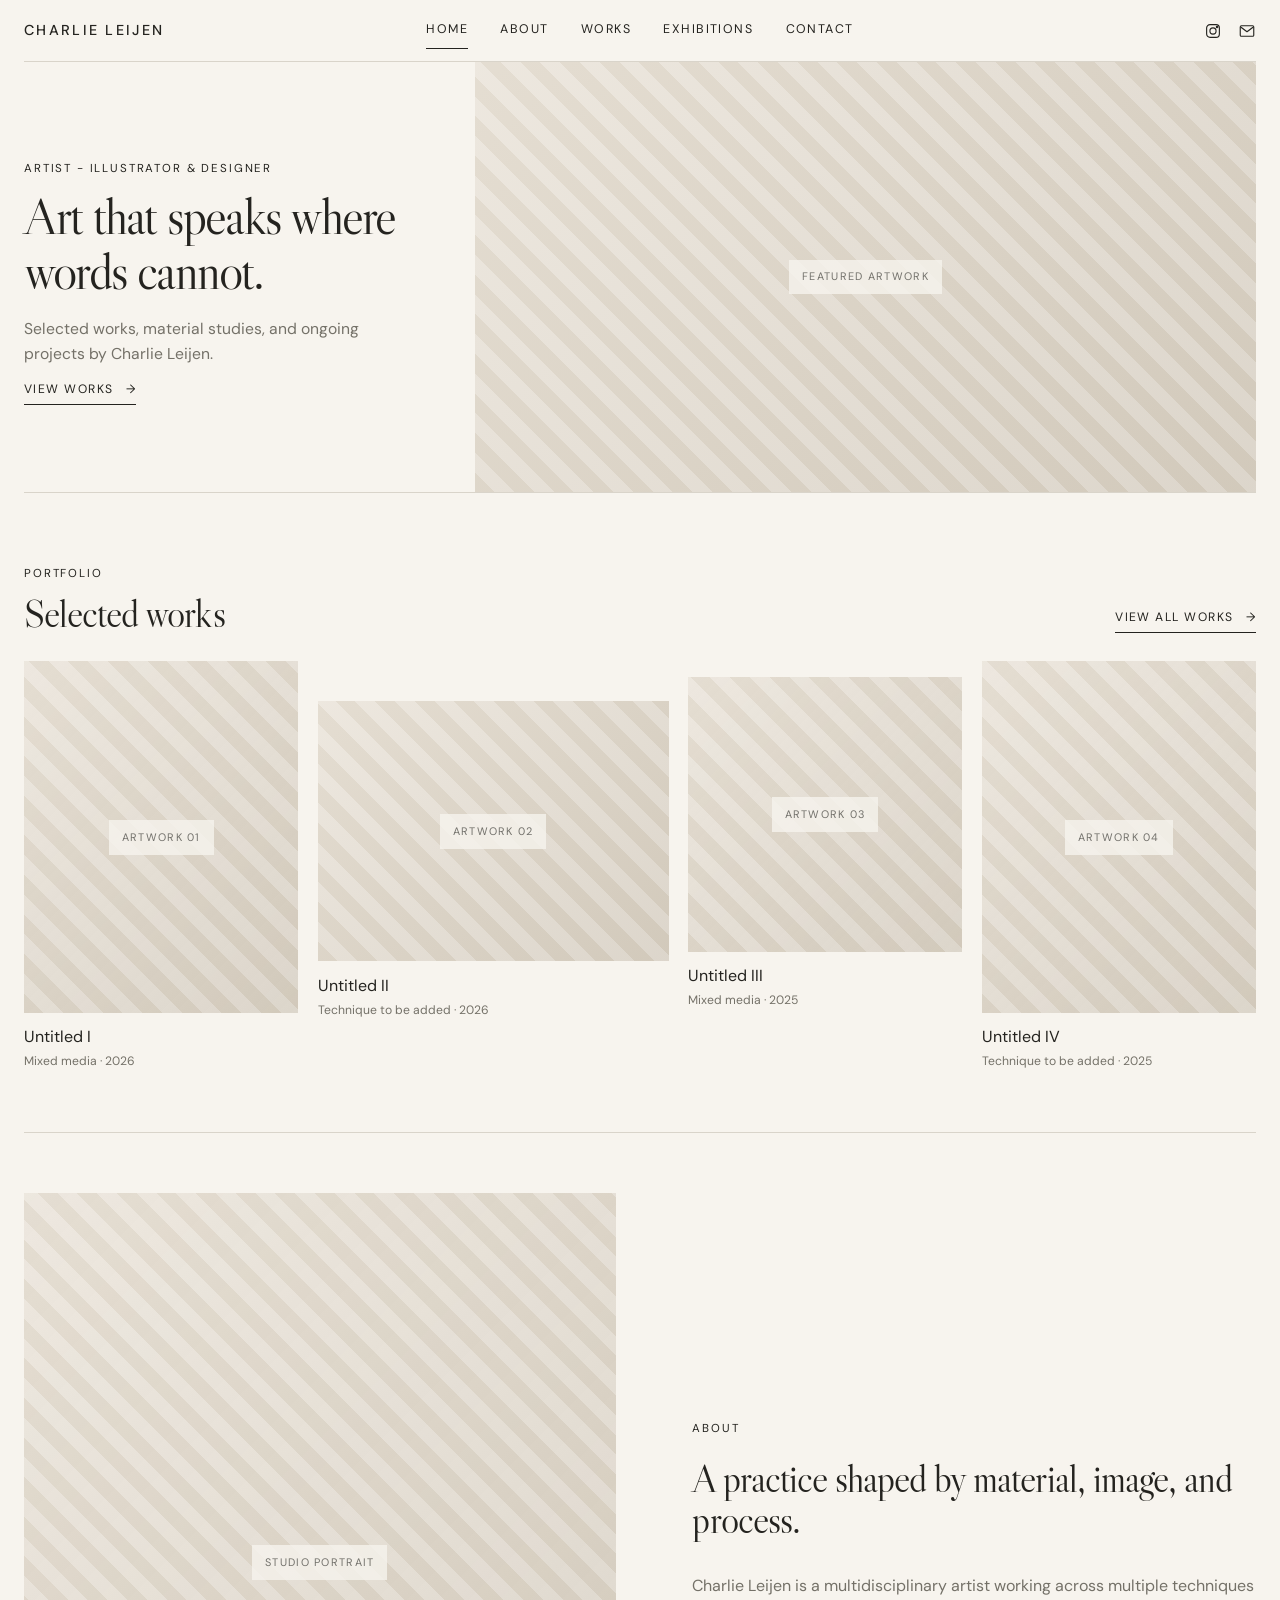
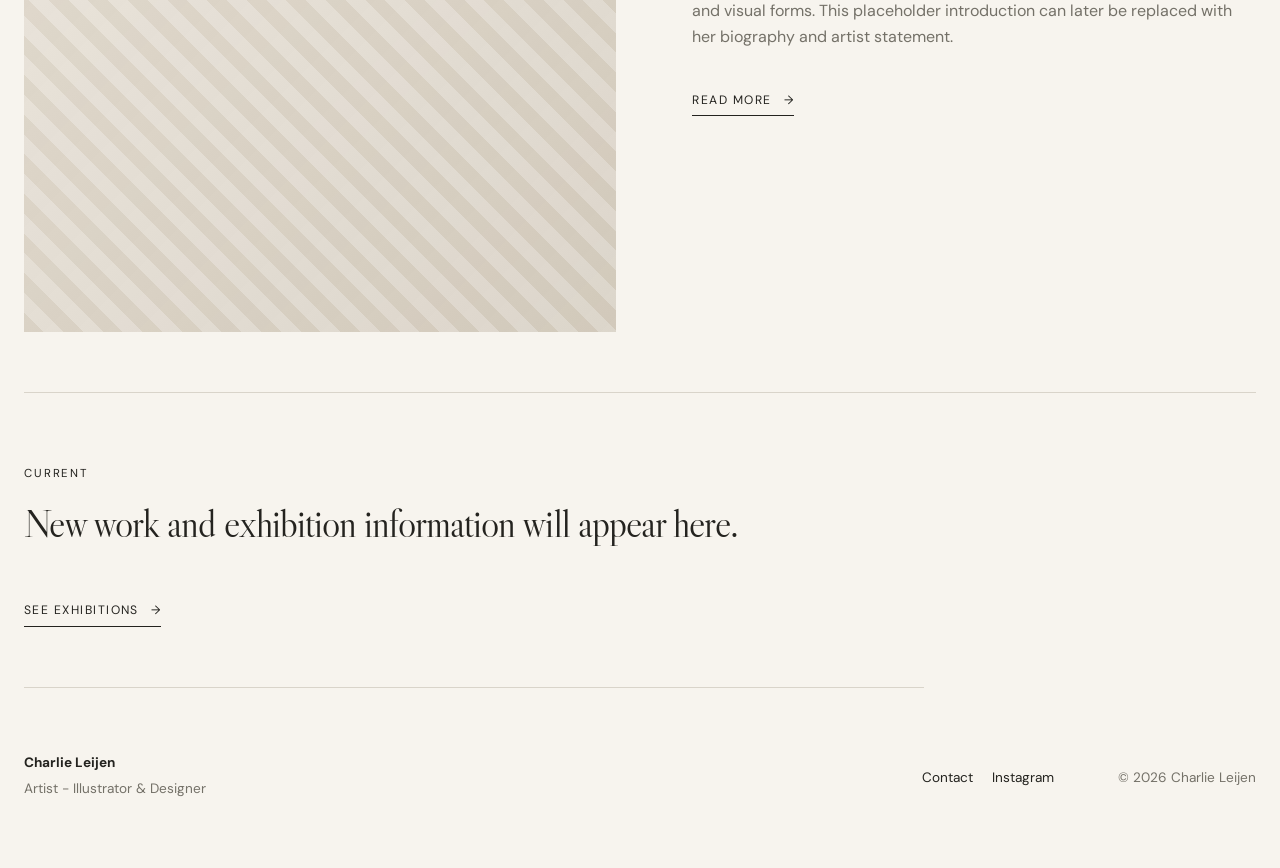
==== index.html @ ff49d4dc "Update index.html" ====
<!doctype html>
<html lang="en">
<head>
  <meta charset="utf-8">
  <meta name="viewport" content="width=device-width, initial-scale=1">
  <title>Charlie Leijen - Artist</title>
  <meta name="description" content="Selected works and projects by multidisciplinary artist Charlie Leijen.">
  <link rel="stylesheet" href="styles.css">
</head>
<body>
  <header class="site-header">
    <a class="brand" href="index.html">Charlie Leijen</a>
    <button class="menu-toggle" aria-label="Open menu" aria-expanded="false">MENU</button>
    <nav class="nav" aria-label="Primary navigation">
      <a class="active" href="index.html">Home</a>
      <a href="about.html">About</a>
      <a href="works.html">Works</a>
      <a href="exhibitions.html">Exhibitions</a>
      <a href="contact.html">Contact</a>
    </nav>
    <div class="header-socials" aria-label="Social links">
      <a href="#" aria-label="Instagram">
        <svg viewBox="0 0 24 24" aria-hidden="true">
  <rect x="3.5" y="3.5" width="17" height="17" rx="4.5"></rect>
  <circle cx="12" cy="12" r="4.1"></circle>
  <circle cx="17.4" cy="6.7" r="1"></circle>
</svg>
      </a>
      <a href="mailto:hello@example.com" aria-label="Email">
        <svg viewBox="0 0 24 24" aria-hidden="true">
  <rect x="3" y="5" width="18" height="14" rx="1.5"></rect>
  <path d="M4 7l8 6 8-6"></path>
</svg>
      </a>
    </div>
  </header>

  <main>
    <section class="hero">
      <div class="hero-copy">
        <p class="eyebrow">Artist - Illustrator & Designer</p>
        <h1>Art that speaks where words cannot.</h1>
        <p class="intro">Selected works, material studies, and ongoing projects by Charlie Leijen.</p>
        <a class="text-link" href="works.html">View works <span>→</span></a>
      </div>
      <div class="placeholder hero-art" role="img" aria-label="Placeholder for featured artwork">
        <span>Featured artwork</span>
      </div>
    </section>

    <section class="section">
      <div class="section-heading">
        <div>
          <p class="eyebrow">Portfolio</p>
          <h2>Selected works</h2>
        </div>
        <a class="text-link" href="works.html">View all works <span>→</span></a>
      </div>

      <div class="works-grid">
        <a class="work-card" href="artwork.html">
          <div class="placeholder portrait"><span>Artwork 01</span></div>
          <h3>Untitled I</h3>
          <p>Mixed media · 2026</p>
        </a>
        <a class="work-card" href="artwork.html">
          <div class="placeholder landscape"><span>Artwork 02</span></div>
          <h3>Untitled II</h3>
          <p>Technique to be added · 2026</p>
        </a>
        <a class="work-card" href="artwork.html">
          <div class="placeholder square"><span>Artwork 03</span></div>
          <h3>Untitled III</h3>
          <p>Mixed media · 2025</p>
        </a>
        <a class="work-card" href="artwork.html">
          <div class="placeholder portrait"><span>Artwork 04</span></div>
          <h3>Untitled IV</h3>
          <p>Technique to be added · 2025</p>
        </a>
      </div>
    </section>

    <section class="about-preview section">
      <div class="placeholder studio-photo"><span>Studio portrait</span></div>
      <div class="about-copy">
        <p class="eyebrow">About</p>
        <h2>A practice shaped by material, image, and process.</h2>
        <p>Charlie Leijen is a multidisciplinary artist working across multiple techniques and visual forms. This placeholder introduction can later be replaced with her biography and artist statement.</p>
        <a class="text-link" href="about.html">Read more <span>→</span></a>
      </div>
    </section>

    <section class="announcement section">
      <p class="eyebrow">Current</p>
      <h2>New work and exhibition information will appear here.</h2>
      <a class="text-link" href="exhibitions.html">See exhibitions <span>→</span></a>
    </section>
  </main>

  <footer class="site-footer">
    <div>
      <strong>Charlie Leijen</strong>
      <p>Artist - Illustrator & Designer</p>
    </div>
    <div class="footer-links">
      <a href="contact.html">Contact</a>
      <a href="#" aria-label="Instagram placeholder">Instagram</a>
    </div>
    <p>© <span id="year"></span> Charlie Leijen</p>
  </footer>

  <script src="script.js"></script>
</body>
</html>
---- styles.css ----
@import url('https://fonts.googleapis.com/css2?family=DM+Sans:wght@400;500&family=Libre+Caslon+Display&display=swap');

:root {
  --paper: #f7f4ee;
  --ink: #24231f;
  --muted: #747168;
  --line: #d9d4ca;
  --panel: #ebe5da;
  --max: 1320px;
}

* { box-sizing: border-box; }
html { scroll-behavior: smooth; }
body {
  margin: 0;
  color: var(--ink);
  background: var(--paper);
  font-family: "DM Sans", Arial, sans-serif;
  line-height: 1.6;
}
a { color: inherit; text-decoration: none; }
img { max-width: 100%; display: block; }

.site-header, main, .site-footer {
  width: min(calc(100% - 48px), var(--max));
  margin-inline: auto;
}
.site-header {
  min-height: 62px;
  display: grid;
  grid-template-columns: 1fr auto 1fr;
  align-items: center;
  border-bottom: 1px solid var(--line);
}
.brand {
  text-transform: uppercase;
  letter-spacing: .16em;
  font-size: .9rem;
  font-weight: 500;
}
.nav {
  display: flex;
  gap: 2rem;
  justify-self: center;
  font-size: .78rem;
  text-transform: uppercase;
  letter-spacing: .12em;
}
.nav a { padding-block: 8px; border-bottom: 1px solid transparent; }
.nav a:hover, .nav a.active { border-color: var(--ink); }
.menu-toggle {
  display: none;
  border: 0;
  background: none;
  font: inherit;
  justify-self: end;
}

.hero {
  display: grid;
  grid-template-columns: .78fr 1.35fr;
  min-height: 430px;
  border-bottom: 1px solid var(--line);
}
.hero-copy {
  display: flex;
  flex-direction: column;
  justify-content: center;
  padding: 2.75rem 3.25rem 2.75rem 0;
}
h1, h2, h3 { font-weight: 400; margin-top: 0; }
h1, h2 {
  font-family: "Libre Caslon Display", Georgia, serif;
  line-height: 1.08;
}
h1 { font-size: clamp(2.35rem, 4vw, 4.3rem); letter-spacing: -.035em; margin-bottom: 2rem; }
h2 { font-size: clamp(1.9rem, 3vw, 3.25rem); letter-spacing: -.025em; }
h3 { font-size: 1rem; margin: .9rem 0 .15rem; }
p { color: var(--muted); }
.eyebrow {
  text-transform: uppercase;
  letter-spacing: .16em;
  font-size: .72rem;
  color: var(--ink);
  margin-bottom: 1.2rem;
}
.intro, .lead { font-size: .98rem; max-width: 44rem; }
.text-link {
  display: inline-flex;
  align-items: center;
  gap: .75rem;
  width: fit-content;
  margin-top: 1.6rem;
  padding-bottom: .3rem;
  text-transform: uppercase;
  letter-spacing: .12em;
  font-size: .76rem;
  border-bottom: 1px solid var(--ink);
}
.placeholder {
  background:
    linear-gradient(135deg, rgba(255,255,255,.22), rgba(0,0,0,.05)),
    repeating-linear-gradient(45deg, #ddd4c5 0 14px, #e8e1d6 14px 28px);
  color: rgba(36,35,31,.62);
  display: grid;
  place-items: center;
  min-height: 260px;
  overflow: hidden;
}
.placeholder span {
  padding: .55rem .8rem;
  background: rgba(247,244,238,.8);
  text-transform: uppercase;
  letter-spacing: .12em;
  font-size: .68rem;
}
.hero-art { min-height: 430px; }
.section { padding-block: 3.75rem; border-bottom: 1px solid var(--line); }
.section-heading { display: flex; justify-content: space-between; gap: 2rem; align-items: end; margin-bottom: 1.75rem; }
.section-heading h2 { margin-bottom: 0; }
.works-grid { display: grid; grid-template-columns: repeat(4, 1fr); gap: 1.2rem; align-items: start; }
.work-card { display: block; }
.work-card p { margin: 0; font-size: .82rem; }
.work-card:hover .placeholder { filter: contrast(1.03); }
.portrait { aspect-ratio: .78; }
.landscape { aspect-ratio: 1.35; margin-top: 2.5rem; }
.square { aspect-ratio: 1; margin-top: 1rem; }
.about-preview { display: grid; grid-template-columns: 1.05fr 1fr; gap: 6vw; align-items: center; }
.studio-photo { aspect-ratio: 4/5; }
.about-copy { max-width: 610px; }
.announcement { max-width: 900px; margin-left: 0; }
.site-footer {
  min-height: 180px;
  display: grid;
  grid-template-columns: 1fr auto auto;
  gap: 4rem;
  align-items: center;
  font-size: .85rem;
}
.site-footer p { margin: .25rem 0; }
.footer-links { display: flex; gap: 1.2rem; }

.page { padding-block: 4.5rem 6rem; }
.page-header { max-width: 850px; margin-bottom: 3.5rem; }
.page-header p:last-child { font-size: 1.08rem; }
.works-page { grid-template-columns: repeat(3, 1fr); }
.split-page { display: grid; grid-template-columns: 1fr 1fr; gap: 6vw; align-items: start; }
.tall { min-height: 560px; }
.timeline article {
  display: grid;
  grid-template-columns: 140px 1fr;
  gap: 2rem;
  padding: 2rem 0;
  border-top: 1px solid var(--line);
}
.timeline h2 { font-family: "DM Sans", Arial, sans-serif; font-size: 1.4rem; margin-bottom: .25rem; }
.timeline p { margin: 0; }
.contact-layout { align-items: stretch; }
.artwork-detail { display: grid; grid-template-columns: 1.55fr .7fr; gap: 7vw; align-items: start; }
.artwork-main { min-height: 620px; }
.artwork-info { position: sticky; top: 2rem; }
.artwork-info h1 { font-size: clamp(3rem, 5vw, 5rem); }
dl { margin: 2rem 0; border-top: 1px solid var(--line); }
dl div { display: grid; grid-template-columns: 110px 1fr; padding: .8rem 0; border-bottom: 1px solid var(--line); }
dt { color: var(--muted); }
dd { margin: 0; }

@media (max-width: 900px) {
  .site-header, main, .site-footer { width: min(calc(100% - 30px), var(--max)); }
  .site-header {
    grid-template-columns: 1fr auto auto;
    gap: 1rem;
  }
  .menu-toggle { display: block; }
  .header-socials {
    justify-self: end;
    gap: .75rem;
  }
  .nav {
    display: none;
    position: absolute;
    left: 15px; right: 15px; top: 76px;
    flex-direction: column;
    background: var(--paper);
    padding: 1.5rem;
    border: 1px solid var(--line);
    z-index: 10;
  }
  .nav.open { display: flex; }
  .hero { grid-template-columns: 1fr; }
  .hero-copy { padding: 5rem 0; }
  .hero-art { min-height: 460px; }
  .works-grid, .works-page { grid-template-columns: repeat(2, 1fr); }
  .about-preview, .split-page, .artwork-detail { grid-template-columns: 1fr; }
  .artwork-info { position: static; }
  .artwork-main, .tall { min-height: 520px; }
  .site-footer { grid-template-columns: 1fr; gap: 1.2rem; padding-block: 3rem; }
}
@media (max-width: 560px) {
  .works-grid, .works-page { grid-template-columns: 1fr; }
  .landscape, .square { margin-top: 0; }
  .section { padding-block: 3.75rem; }
  .section-heading { display: block; }
  .section-heading .text-link { margin-top: 1rem; }
  .hero-art { min-height: 360px; }
  h1 { font-size: 3.3rem; }
}

/* Compact refinement */
.hero-copy .eyebrow { margin-bottom: .9rem; }
.hero-copy h1 { margin-bottom: 1.35rem; }
.hero-copy .text-link { margin-top: 1.1rem; }
.work-card h3 { margin-top: .7rem; }
.work-card p { font-size: .76rem; }
.section-heading .eyebrow { margin-bottom: .75rem; }

/* Further compact homepage refinement */
.hero-copy .eyebrow { margin-bottom: .65rem; }
.hero-copy h1 { margin-bottom: 1rem; }
.hero-copy .intro { margin-block: 0; }
.hero-copy .text-link { margin-top: .9rem; }
.section-heading h2 { line-height: 1; }


.header-socials {
  justify-self: end;
  display: flex;
  align-items: center;
  gap: 1rem;
}
.header-socials a {
  width: 18px;
  height: 18px;
  display: inline-flex;
  align-items: center;
  justify-content: center;
}
.header-socials svg {
  width: 18px;
  height: 18px;
  fill: none;
  stroke: currentColor;
  stroke-width: 1.5;
  stroke-linecap: round;
  stroke-linejoin: round;
}
.header-socials a:hover {
  opacity: .6;
}

@media (max-width: 520px) {
  .header-socials { display: none; }
  .site-header { grid-template-columns: 1fr auto; }
}
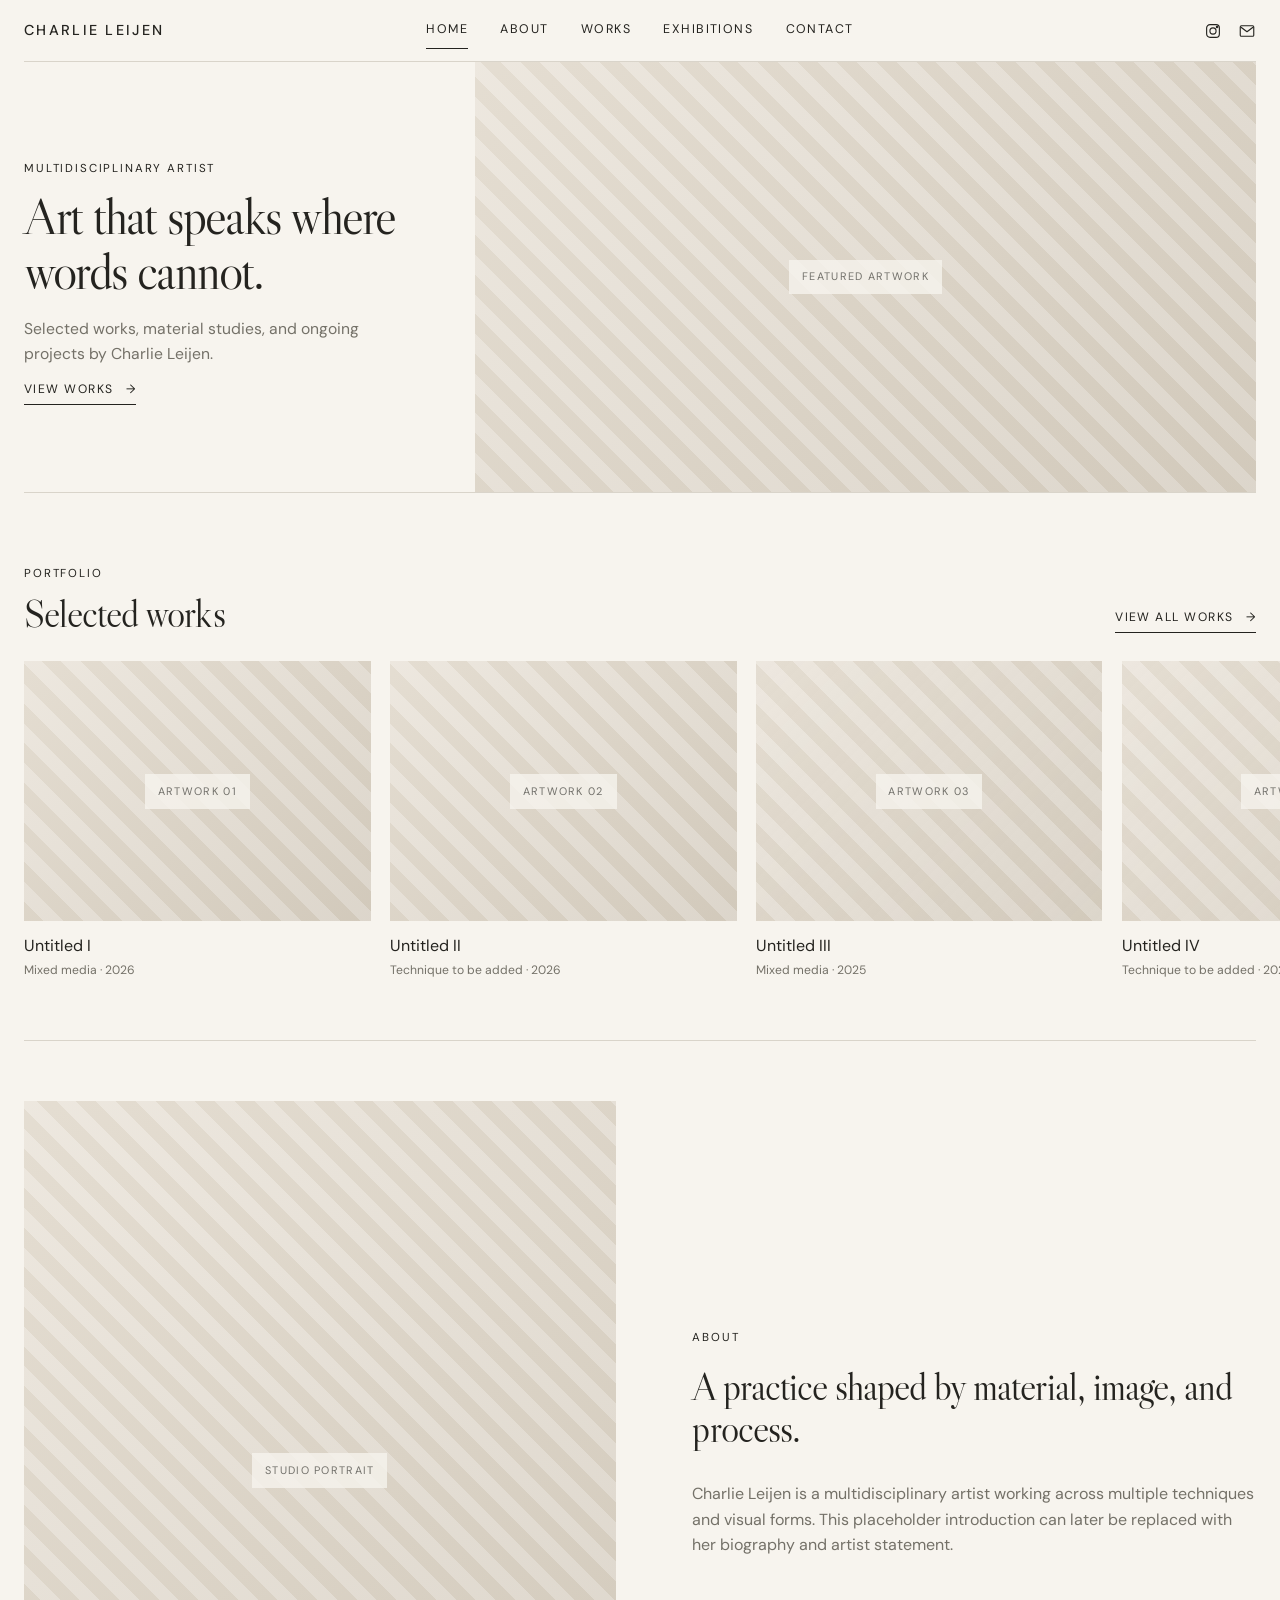
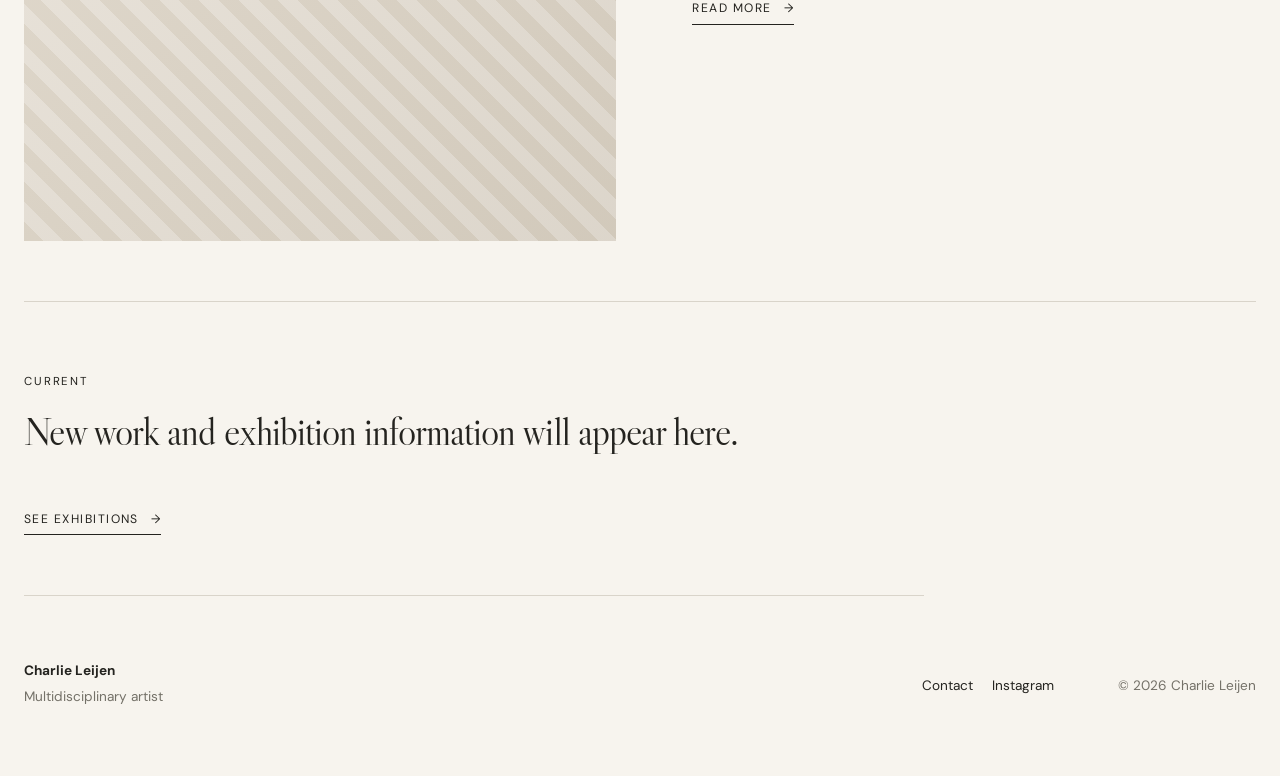
==== commit d7099c93: "Add files via upload" ====
--- a/index.html
+++ b/index.html
@@ -3,14 +3,14 @@
 <head>
   <meta charset="utf-8">
   <meta name="viewport" content="width=device-width, initial-scale=1">
-  <title>Charlie Leijen - Artist</title>
+  <title>Charlie Leijen — Artist</title>
   <meta name="description" content="Selected works and projects by multidisciplinary artist Charlie Leijen.">
   <link rel="stylesheet" href="styles.css">
 </head>
 <body>
   <header class="site-header">
     <a class="brand" href="index.html">Charlie Leijen</a>
-    <button class="menu-toggle" aria-label="Open menu" aria-expanded="false">MENU</button>
+    <button class="menu-toggle" aria-label="Open menu" aria-expanded="false">Menu</button>
     <nav class="nav" aria-label="Primary navigation">
       <a class="active" href="index.html">Home</a>
       <a href="about.html">About</a>
@@ -38,7 +38,7 @@
   <main>
     <section class="hero">
       <div class="hero-copy">
-        <p class="eyebrow">Artist - Illustrator & Designer</p>
+        <p class="eyebrow">Multidisciplinary artist</p>
         <h1>Art that speaks where words cannot.</h1>
         <p class="intro">Selected works, material studies, and ongoing projects by Charlie Leijen.</p>
         <a class="text-link" href="works.html">View works <span>→</span></a>
@@ -58,23 +58,23 @@
       </div>
 
       <div class="works-grid">
-        <a class="work-card" href="artwork.html">
-          <div class="placeholder portrait"><span>Artwork 01</span></div>
+        <a class="work-card" href="artworks/untitled-i.html">
+          <div class="placeholder work-thumb"><span>Artwork 01</span></div>
           <h3>Untitled I</h3>
           <p>Mixed media · 2026</p>
         </a>
-        <a class="work-card" href="artwork.html">
-          <div class="placeholder landscape"><span>Artwork 02</span></div>
+        <a class="work-card" href="artworks/untitled-ii.html">
+          <div class="placeholder work-thumb"><span>Artwork 02</span></div>
           <h3>Untitled II</h3>
           <p>Technique to be added · 2026</p>
         </a>
-        <a class="work-card" href="artwork.html">
-          <div class="placeholder square"><span>Artwork 03</span></div>
+        <a class="work-card" href="artworks/untitled-iii.html">
+          <div class="placeholder work-thumb"><span>Artwork 03</span></div>
           <h3>Untitled III</h3>
           <p>Mixed media · 2025</p>
         </a>
-        <a class="work-card" href="artwork.html">
-          <div class="placeholder portrait"><span>Artwork 04</span></div>
+        <a class="work-card" href="artworks/untitled-iv.html">
+          <div class="placeholder work-thumb"><span>Artwork 04</span></div>
           <h3>Untitled IV</h3>
           <p>Technique to be added · 2025</p>
         </a>
@@ -101,7 +101,7 @@
   <footer class="site-footer">
     <div>
       <strong>Charlie Leijen</strong>
-      <p>Artist - Illustrator & Designer</p>
+      <p>Multidisciplinary artist</p>
     </div>
     <div class="footer-links">
       <a href="contact.html">Contact</a>
--- a/styles.css
+++ b/styles.css
@@ -122,9 +122,9 @@
 .work-card { display: block; }
 .work-card p { margin: 0; font-size: .82rem; }
 .work-card:hover .placeholder { filter: contrast(1.03); }
-.portrait { aspect-ratio: .78; }
-.landscape { aspect-ratio: 1.35; margin-top: 2.5rem; }
-.square { aspect-ratio: 1; margin-top: 1rem; }
+.portrait { aspect-ratio: 4 / 3; margin-top: 0; }
+.landscape { aspect-ratio: 4 / 3; margin-top: 0; }
+.square { aspect-ratio: 4 / 3; margin-top: 0; }
 .about-preview { display: grid; grid-template-columns: 1.05fr 1fr; gap: 6vw; align-items: center; }
 .studio-photo { aspect-ratio: 4/5; }
 .about-copy { max-width: 610px; }
@@ -198,7 +198,7 @@
 }
 @media (max-width: 560px) {
   .works-grid, .works-page { grid-template-columns: 1fr; }
-  .landscape, .square { margin-top: 0; }
+  .landscape, .square { aspect-ratio: 4 / 3; margin-top: 0; }
   .section { padding-block: 3.75rem; }
   .section-heading { display: block; }
   .section-heading .text-link { margin-top: 1rem; }
@@ -252,3 +252,105 @@
   .header-socials { display: none; }
   .site-header { grid-template-columns: 1fr auto; }
 }
+
+/* Uniform artwork thumbnails */
+.work-thumb {
+  aspect-ratio: 4 / 3;
+  margin-top: 0;
+  width: 100%;
+}
+
+/* When real artwork images are added, this keeps every thumbnail uniform
+   while showing a cropped portion of the full work. */
+.work-thumb img,
+.work-card img {
+  width: 100%;
+  height: 100%;
+  object-fit: cover;
+  object-position: center;
+  display: block;
+}
+
+/* Structured portfolio */
+.collection-filters {
+  display: flex;
+  flex-wrap: wrap;
+  gap: .75rem;
+  margin: -1rem 0 4rem;
+}
+.filter-button {
+  border: 1px solid var(--line);
+  background: transparent;
+  color: var(--ink);
+  padding: .55rem .9rem;
+  font: inherit;
+  font-size: .76rem;
+  letter-spacing: .08em;
+  text-transform: uppercase;
+  cursor: pointer;
+}
+.filter-button:hover,
+.filter-button.active {
+  background: var(--ink);
+  color: var(--paper);
+  border-color: var(--ink);
+}
+.year-group {
+  padding: 0 0 5rem;
+}
+.year-heading {
+  border-top: 1px solid var(--line);
+  padding-top: 1.25rem;
+  margin-bottom: 2rem;
+}
+.year-heading h2 {
+  font-size: clamp(2rem, 3vw, 3.3rem);
+  margin: 0;
+}
+.collection-label {
+  color: var(--ink) !important;
+  font-size: .7rem !important;
+  text-transform: uppercase;
+  letter-spacing: .08em;
+  margin-top: .25rem !important;
+}
+.portfolio-item[hidden],
+.year-group[hidden] {
+  display: none;
+}
+.artwork-gallery {
+  display: grid;
+  gap: 1.25rem;
+}
+.artwork-detail-image {
+  aspect-ratio: 4 / 3;
+  min-height: 0;
+}
+.artwork-pagination {
+  display: grid;
+  grid-template-columns: 1fr auto 1fr;
+  gap: 1rem;
+  align-items: center;
+  border-top: 1px solid var(--line);
+  margin-top: 5rem;
+  padding-top: 1.5rem;
+  font-size: .78rem;
+  text-transform: uppercase;
+  letter-spacing: .08em;
+}
+.artwork-pagination a:nth-child(2) {
+  text-align: center;
+}
+.artwork-pagination a:last-child {
+  text-align: right;
+}
+@media (max-width: 700px) {
+  .artwork-pagination {
+    grid-template-columns: 1fr;
+  }
+  .artwork-pagination a,
+  .artwork-pagination a:nth-child(2),
+  .artwork-pagination a:last-child {
+    text-align: left;
+  }
+}
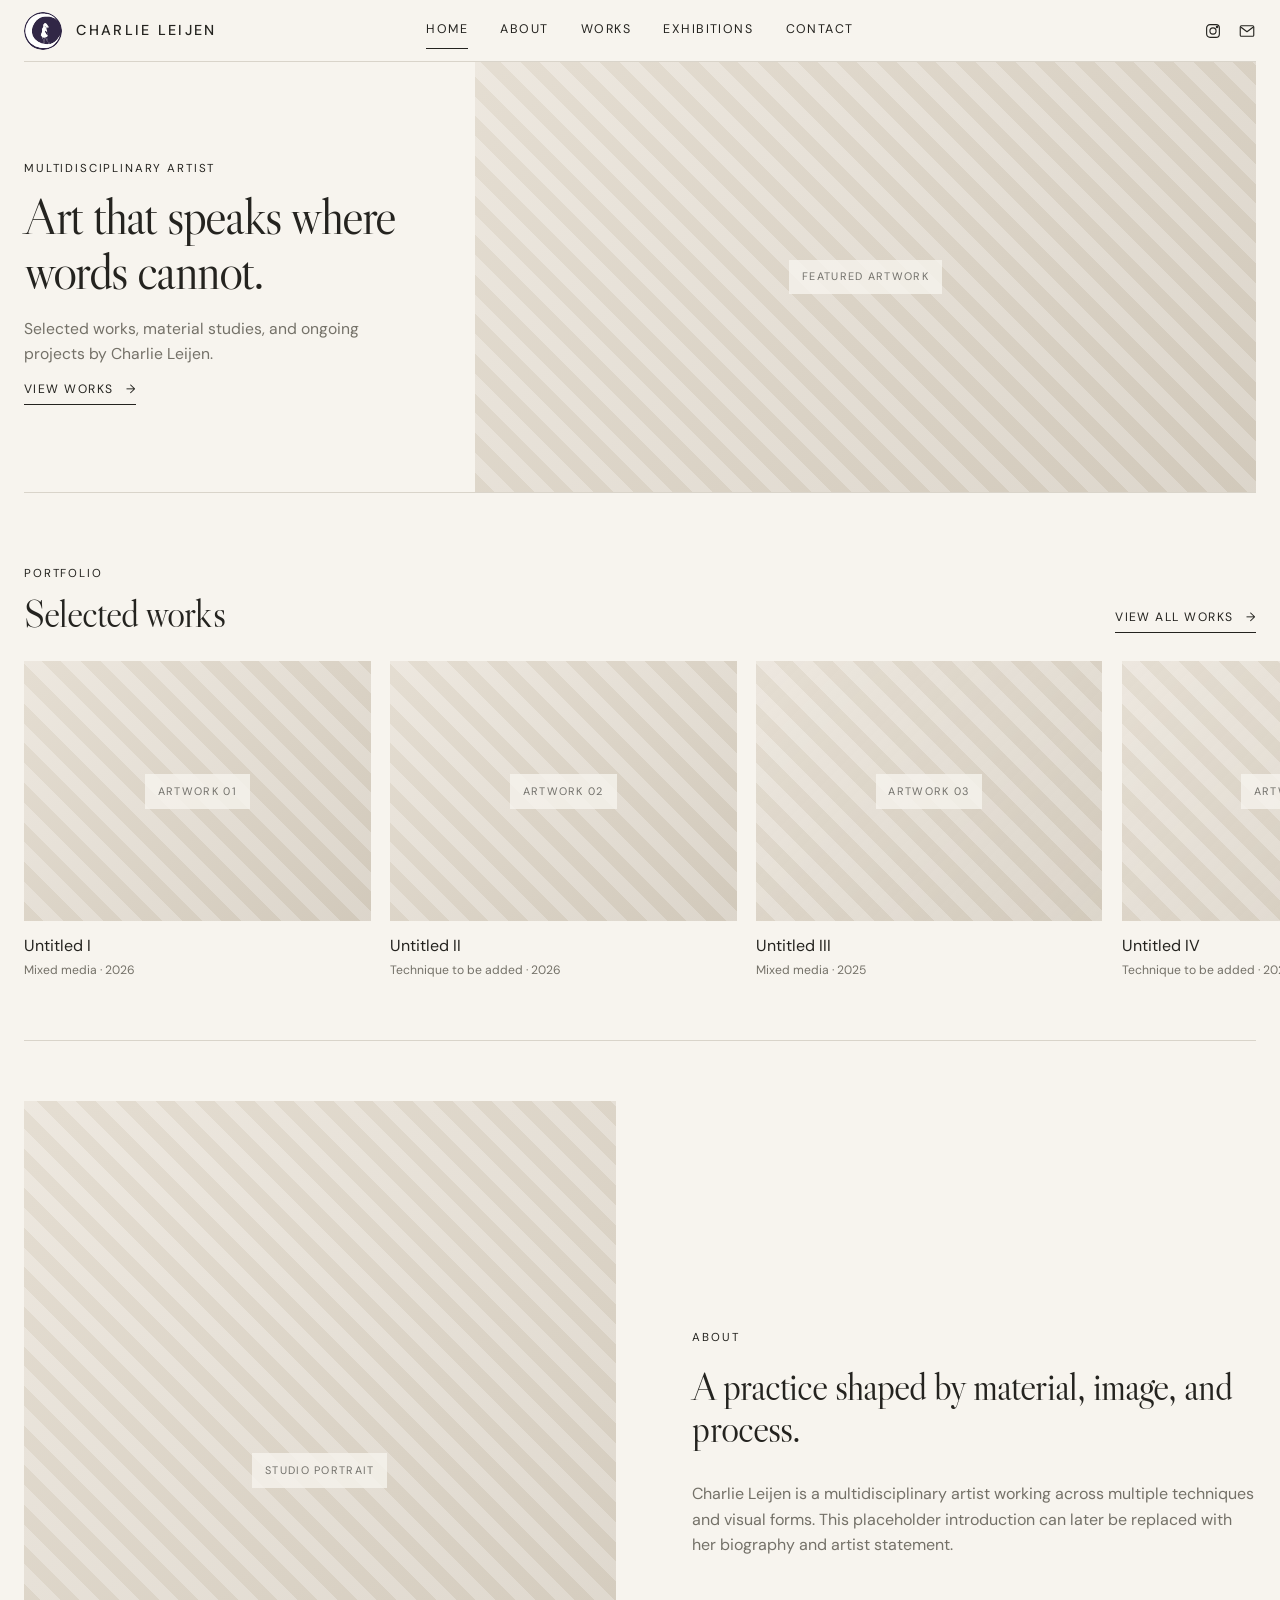
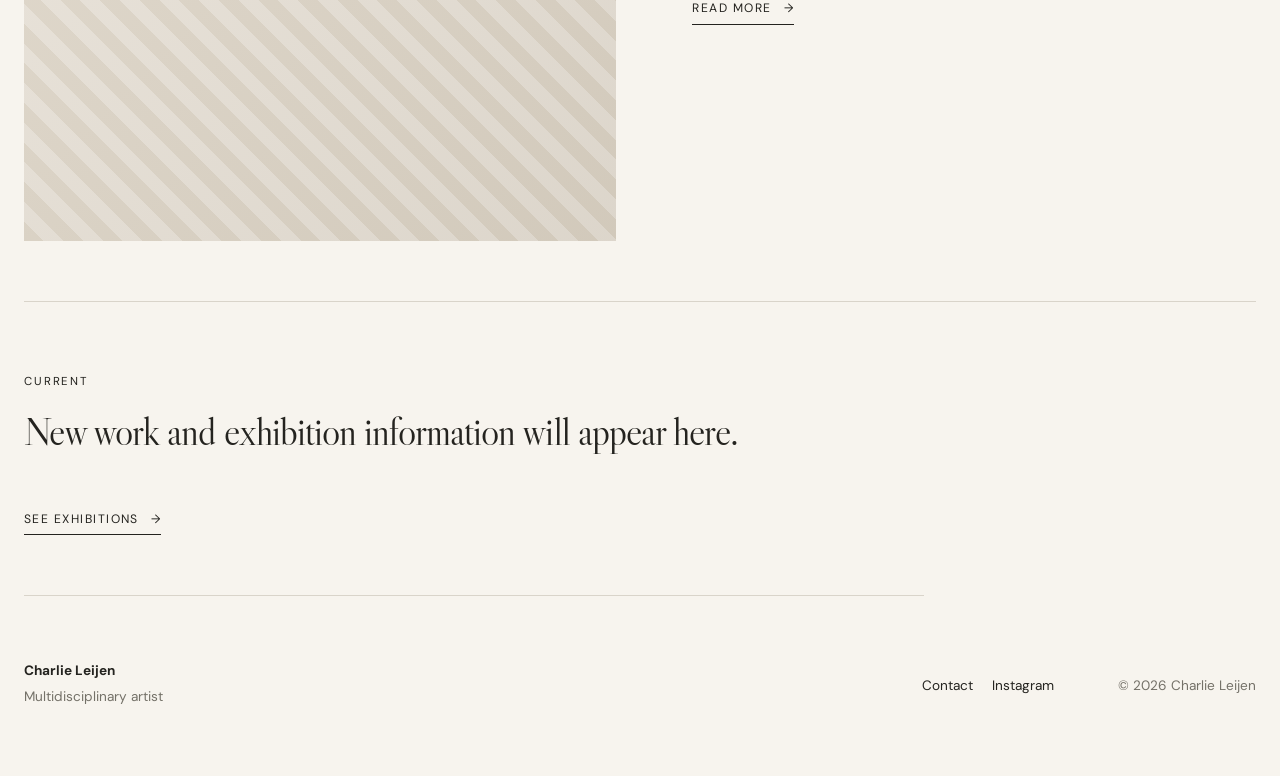
==== commit 4138a5f3: "Add files via upload" ====
--- a/index.html
+++ b/index.html
@@ -9,7 +9,7 @@
 </head>
 <body>
   <header class="site-header">
-    <a class="brand" href="index.html">Charlie Leijen</a>
+    <a class="brand" href="index.html"><img class="brand-logo" src="assets/logo.svg" alt=""><span>Charlie Leijen</span></a>
     <button class="menu-toggle" aria-label="Open menu" aria-expanded="false">Menu</button>
     <nav class="nav" aria-label="Primary navigation">
       <a class="active" href="index.html">Home</a>
--- a/styles.css
+++ b/styles.css
@@ -296,16 +296,7 @@
   border-color: var(--ink);
 }
 .year-group {
-  padding: 0 0 5rem;
-}
-.year-heading {
-  border-top: 1px solid var(--line);
-  padding-top: 1.25rem;
-  margin-bottom: 2rem;
-}
-.year-heading h2 {
-  font-size: clamp(2rem, 3vw, 3.3rem);
-  margin: 0;
+  padding: 0 0 2rem;
 }
 .collection-label {
   color: var(--ink) !important;
@@ -354,3 +345,69 @@
     text-align: left;
   }
 }
+
+/* Chronological ordering without visible year headings */
+.year-group + .year-group {
+  margin-top: 1rem;
+}
+
+/* Collapsible collection filters */
+.filter-controls {
+  margin: -1rem 0 3rem;
+}
+
+.filter-toggle {
+  display: inline-flex;
+  align-items: center;
+  gap: .75rem;
+  border: 0;
+  border-bottom: 1px solid var(--ink);
+  background: transparent;
+  color: var(--ink);
+  padding: 0 0 .3rem;
+  font: inherit;
+  font-size: .76rem;
+  letter-spacing: .12em;
+  text-transform: uppercase;
+  cursor: pointer;
+}
+
+.filter-toggle span {
+  font-size: 1rem;
+  line-height: 1;
+}
+
+.collection-filters[hidden] {
+  display: none;
+}
+
+.filter-controls .collection-filters {
+  margin: 1.25rem 0 0;
+}
+
+/* Circular artist logo */
+.brand {
+  display: inline-flex;
+  align-items: center;
+  gap: .9rem;
+}
+
+.brand-logo {
+  width: 38px;
+  height: 38px;
+  display: block;
+  border-radius: 50%;
+  object-fit: cover;
+  flex: 0 0 auto;
+}
+
+@media (max-width: 560px) {
+  .brand-logo {
+    width: 34px;
+    height: 34px;
+  }
+
+  .brand span {
+    font-size: .78rem;
+  }
+}
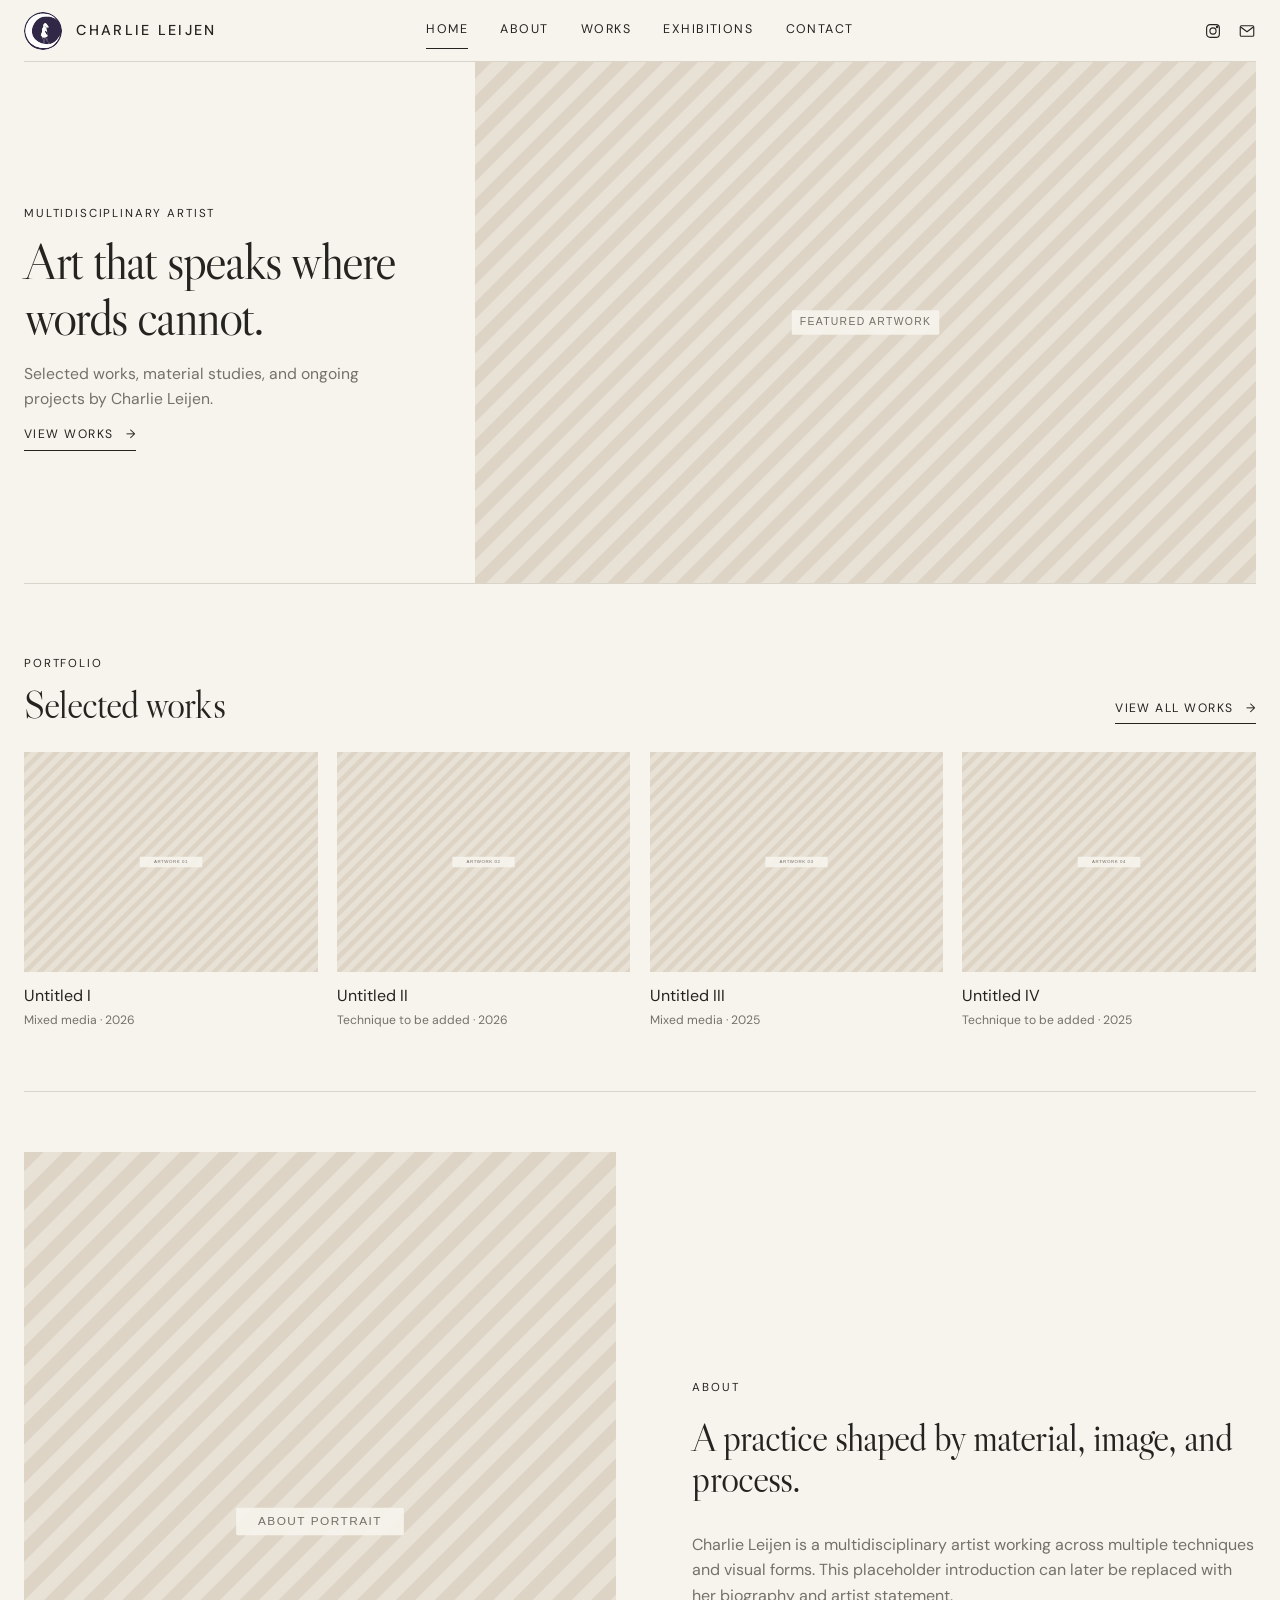
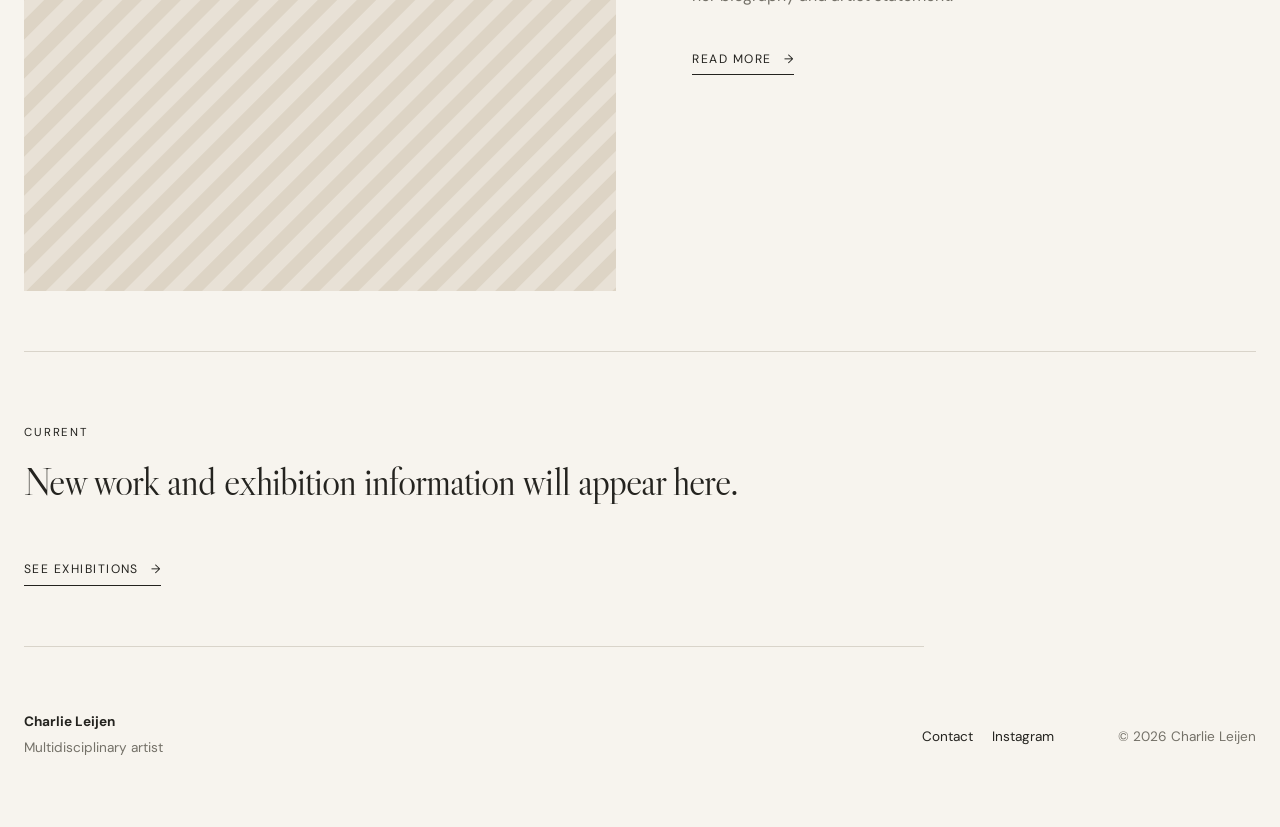
==== commit a4ab2d8d: "Add files via upload" ====
--- a/index.html
+++ b/index.html
@@ -43,8 +43,8 @@
         <p class="intro">Selected works, material studies, and ongoing projects by Charlie Leijen.</p>
         <a class="text-link" href="works.html">View works <span>→</span></a>
       </div>
-      <div class="placeholder hero-art" role="img" aria-label="Placeholder for featured artwork">
-        <span>Featured artwork</span>
+      <div class="hero-art image-frame">
+        <img src="assets/images/hero-featured.svg" alt="Featured artwork by Charlie Leijen">
       </div>
     </section>
 
@@ -59,22 +59,22 @@
 
       <div class="works-grid">
         <a class="work-card" href="artworks/untitled-i.html">
-          <div class="placeholder work-thumb"><span>Artwork 01</span></div>
+          <div class="work-thumb image-frame"><img src="assets/images/artwork-01-main.svg" alt="Untitled I by Charlie Leijen"></div>
           <h3>Untitled I</h3>
           <p>Mixed media · 2026</p>
         </a>
         <a class="work-card" href="artworks/untitled-ii.html">
-          <div class="placeholder work-thumb"><span>Artwork 02</span></div>
+          <div class="work-thumb image-frame"><img src="assets/images/artwork-02-main.svg" alt="Untitled II by Charlie Leijen"></div>
           <h3>Untitled II</h3>
           <p>Technique to be added · 2026</p>
         </a>
         <a class="work-card" href="artworks/untitled-iii.html">
-          <div class="placeholder work-thumb"><span>Artwork 03</span></div>
+          <div class="work-thumb image-frame"><img src="assets/images/artwork-03-main.svg" alt="Untitled III by Charlie Leijen"></div>
           <h3>Untitled III</h3>
           <p>Mixed media · 2025</p>
         </a>
         <a class="work-card" href="artworks/untitled-iv.html">
-          <div class="placeholder work-thumb"><span>Artwork 04</span></div>
+          <div class="work-thumb image-frame"><img src="assets/images/artwork-04-main.svg" alt="Untitled IV by Charlie Leijen"></div>
           <h3>Untitled IV</h3>
           <p>Technique to be added · 2025</p>
         </a>
@@ -82,7 +82,7 @@
     </section>
 
     <section class="about-preview section">
-      <div class="placeholder studio-photo"><span>Studio portrait</span></div>
+      <div class="studio-photo image-frame"><img src="assets/images/about-portrait.svg" alt="Portrait of Charlie Leijen"></div>
       <div class="about-copy">
         <p class="eyebrow">About</p>
         <h2>A practice shaped by material, image, and process.</h2>
--- a/styles.css
+++ b/styles.css
@@ -411,3 +411,26 @@
     font-size: .78rem;
   }
 }
+
+
+/* Stable image containers: only change the img src or replace the file itself. */
+.image-frame { overflow: hidden; background: var(--panel); }
+.image-frame img { width: 100%; height: 100%; display: block; }
+.hero-art img,
+.work-thumb img,
+.studio-photo img,
+.contact-image img { object-fit: cover; object-position: center; }
+.studio-photo img { object-position: center top; }
+.artwork-main img,
+.artwork-detail-image img { object-fit: contain; object-position: center; }
+.about-text { max-width: 620px; }
+.about-text h1 { margin-bottom: 2rem; }
+.about-text p { margin-bottom: 1.5rem; }
+.contact-image { min-height: 560px; }
+
+/* Keep card thumbnails identical regardless of source image proportions. */
+.work-thumb { aspect-ratio: 4 / 3; width: 100%; min-height: 0; }
+
+/* Full artwork image areas preserve the complete artwork. */
+.artwork-main { min-height: 620px; }
+.artwork-detail-image { aspect-ratio: 4 / 3; min-height: 0; }
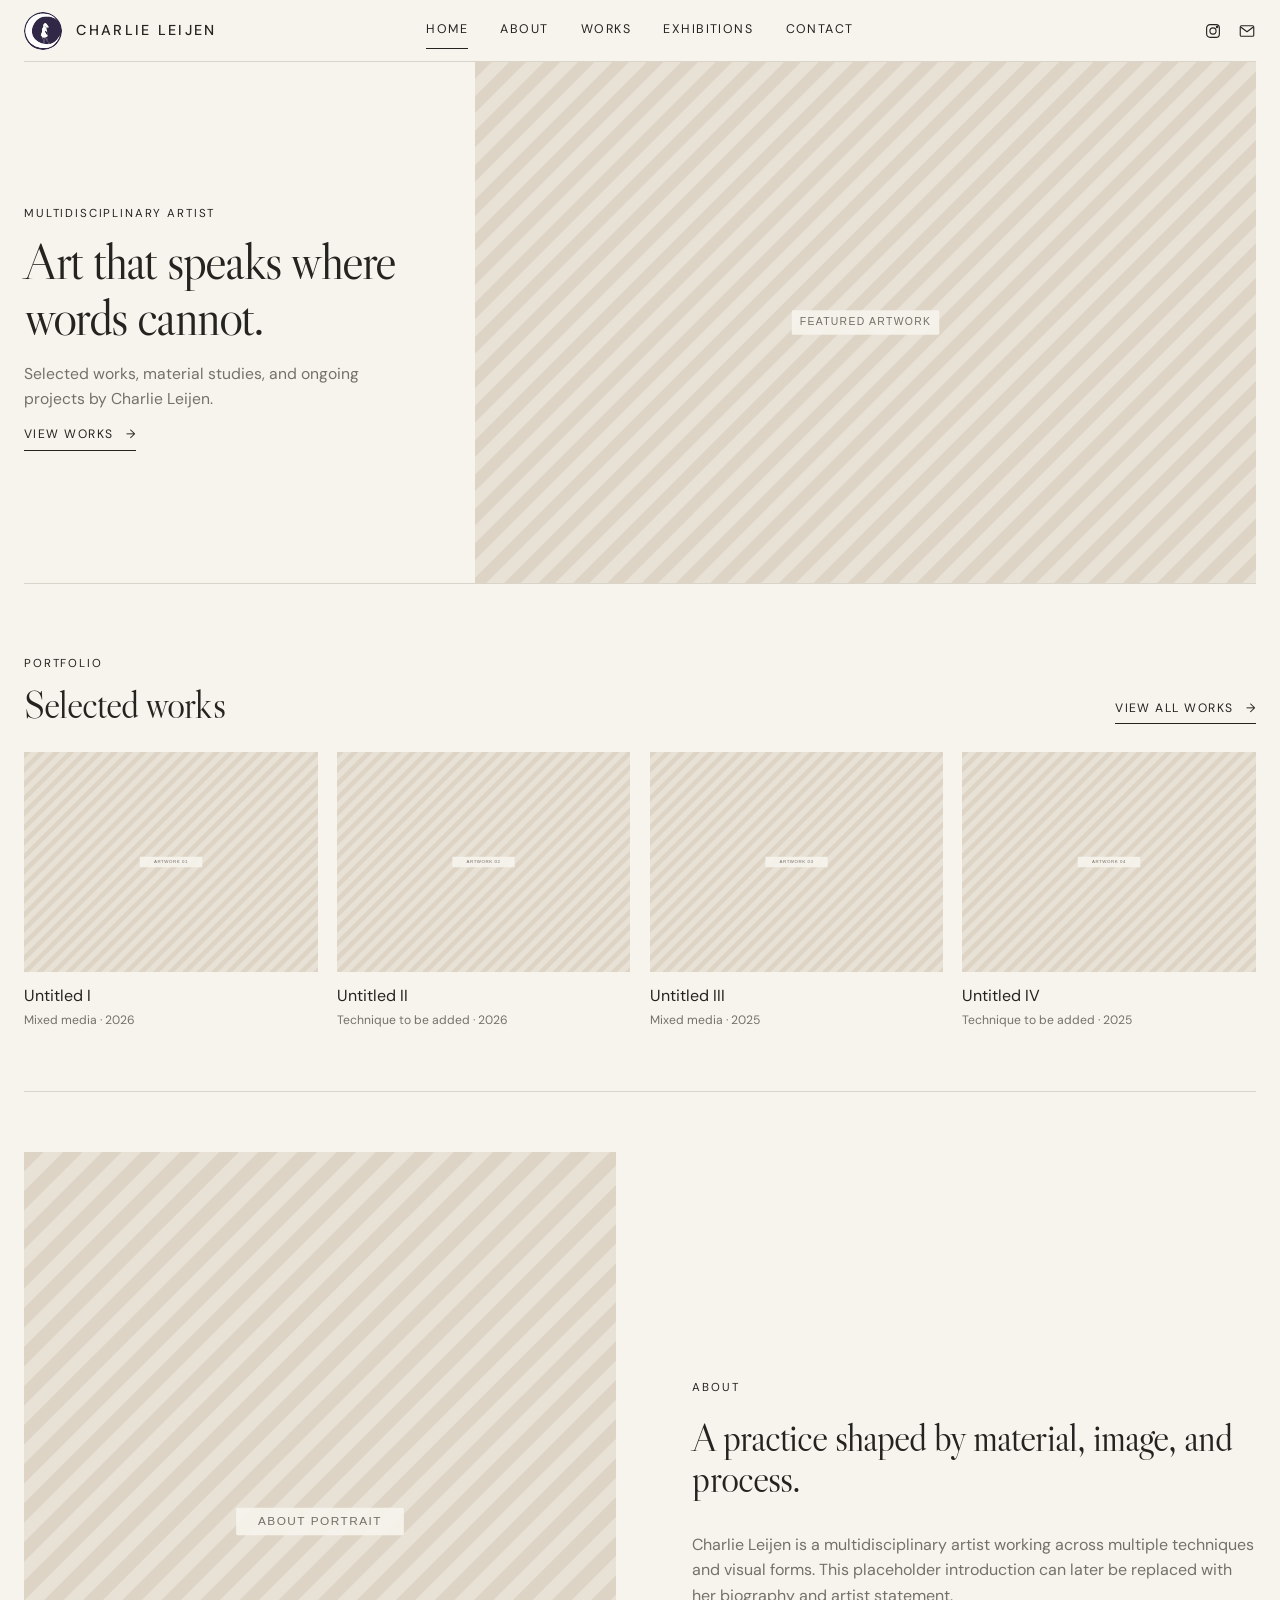
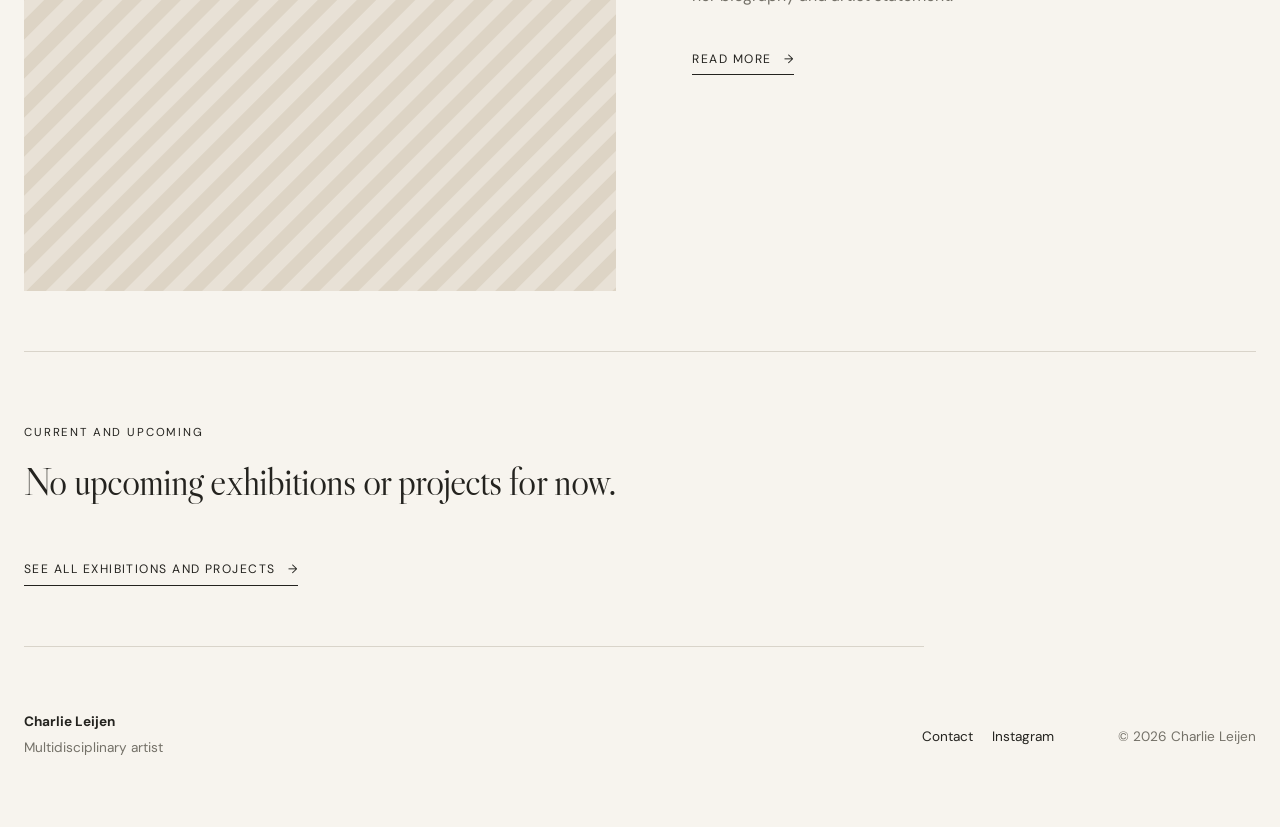
==== commit 82d24649: "Update index.html" ====
--- a/index.html
+++ b/index.html
@@ -92,9 +92,9 @@
     </section>
 
     <section class="announcement section">
-      <p class="eyebrow">Current</p>
-      <h2>New work and exhibition information will appear here.</h2>
-      <a class="text-link" href="exhibitions.html">See exhibitions <span>→</span></a>
+      <p class="eyebrow">Current and upcoming</p>
+      <h2>No upcoming exhibitions or projects for now.</h2>
+      <a class="text-link" href="exhibitions.html">See all exhibitions and projects<span>→</span></a>
     </section>
   </main>
 
--- a/styles.css
+++ b/styles.css
@@ -434,3 +434,61 @@
 /* Full artwork image areas preserve the complete artwork. */
 .artwork-main { min-height: 620px; }
 .artwork-detail-image { aspect-ratio: 4 / 3; min-height: 0; }
+
+/* Compact exhibition entries with optional images */
+.exhibition-list {
+  border-top: 1px solid var(--line);
+}
+
+.exhibition-entry {
+  display: grid;
+  grid-template-columns: minmax(180px, 260px) 1fr;
+  gap: clamp(1.5rem, 4vw, 4rem);
+  align-items: center;
+  padding: 2rem 0;
+  border-bottom: 1px solid var(--line);
+}
+
+.exhibition-image {
+  aspect-ratio: 3 / 2;
+  min-height: 0;
+}
+
+.exhibition-image img {
+  width: 100%;
+  height: 100%;
+  display: block;
+  object-fit: cover;
+  object-position: center;
+}
+
+.exhibition-meta .eyebrow {
+  margin-bottom: .55rem;
+}
+
+.exhibition-meta h2 {
+  font-family: "Libre Caslon Display", Georgia, serif;
+  font-size: clamp(1.65rem, 2.4vw, 2.65rem);
+  margin-bottom: .45rem;
+}
+
+.exhibition-meta p {
+  margin: .25rem 0;
+}
+
+.exhibition-description {
+  max-width: 650px;
+  margin-top: .9rem !important;
+  font-size: .9rem;
+}
+
+@media (max-width: 700px) {
+  .exhibition-entry {
+    grid-template-columns: 1fr;
+    gap: 1.25rem;
+  }
+
+  .exhibition-image {
+    max-width: 520px;
+  }
+}
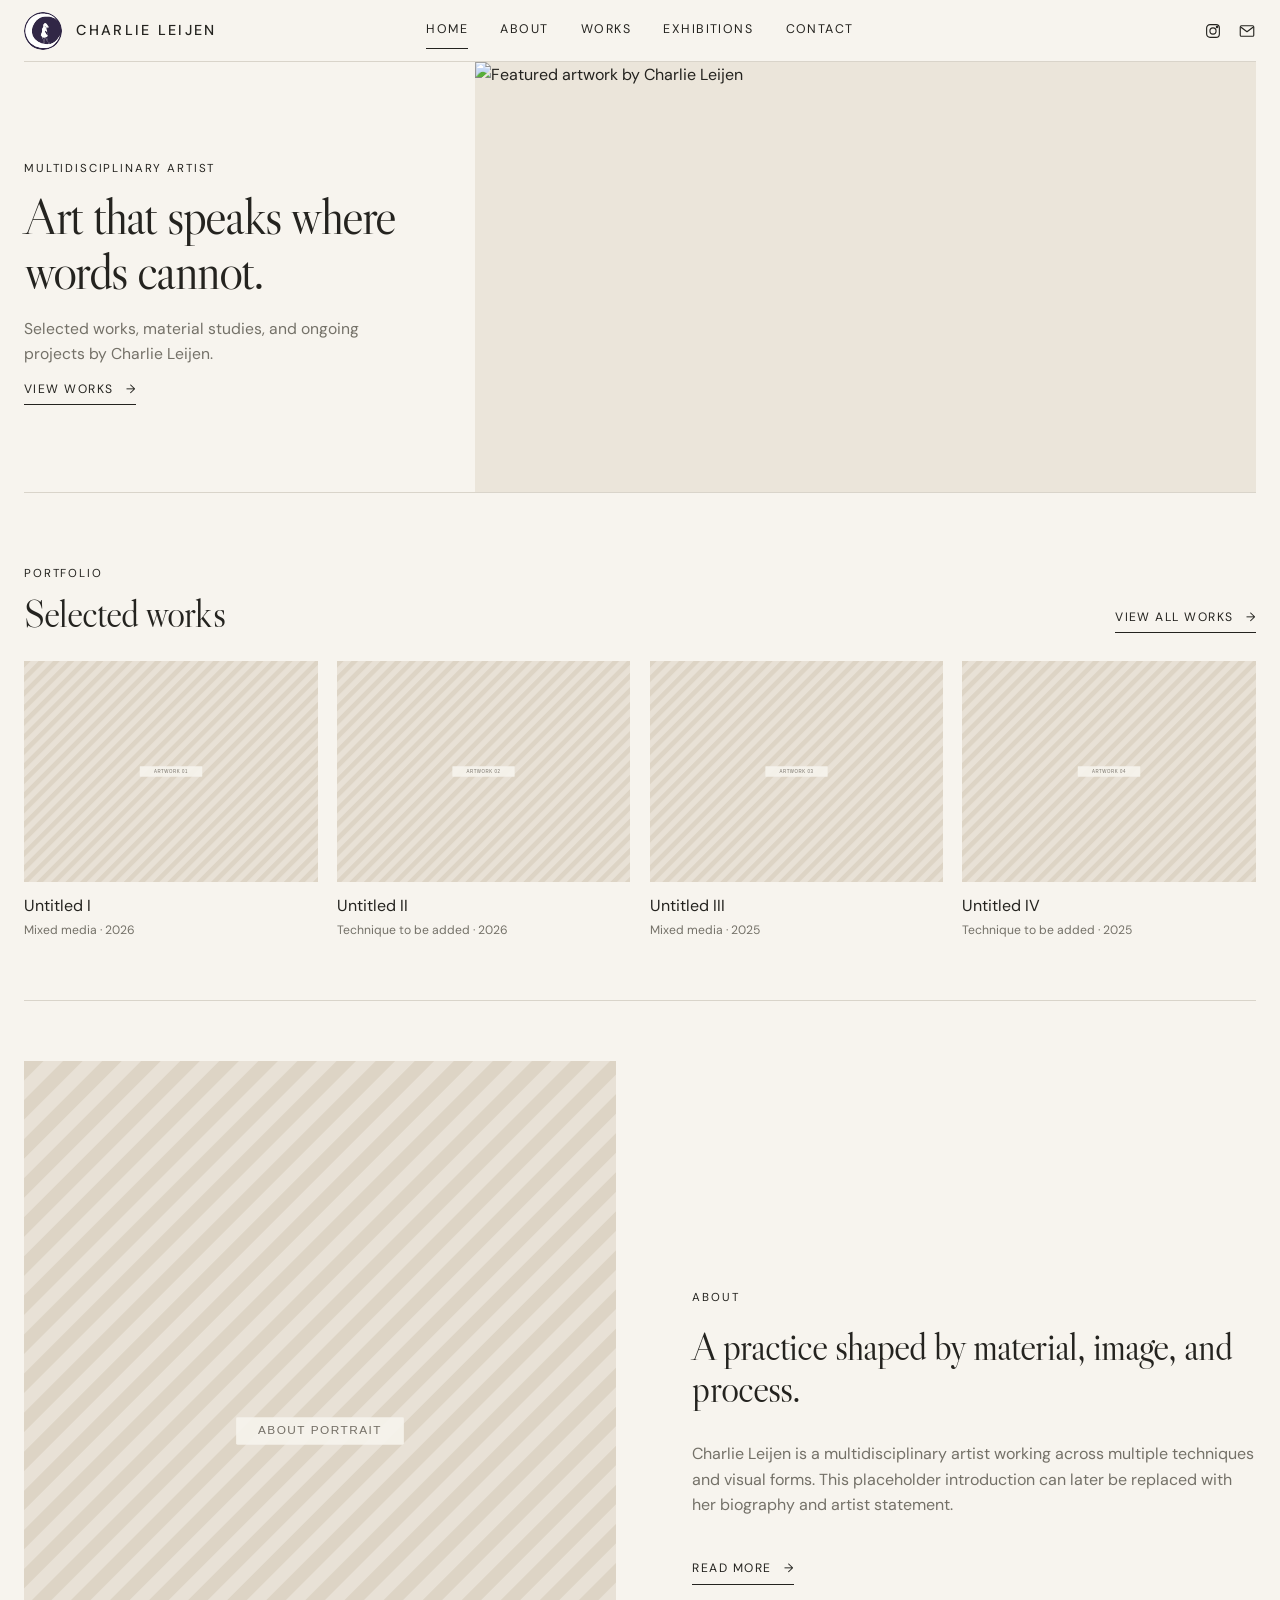
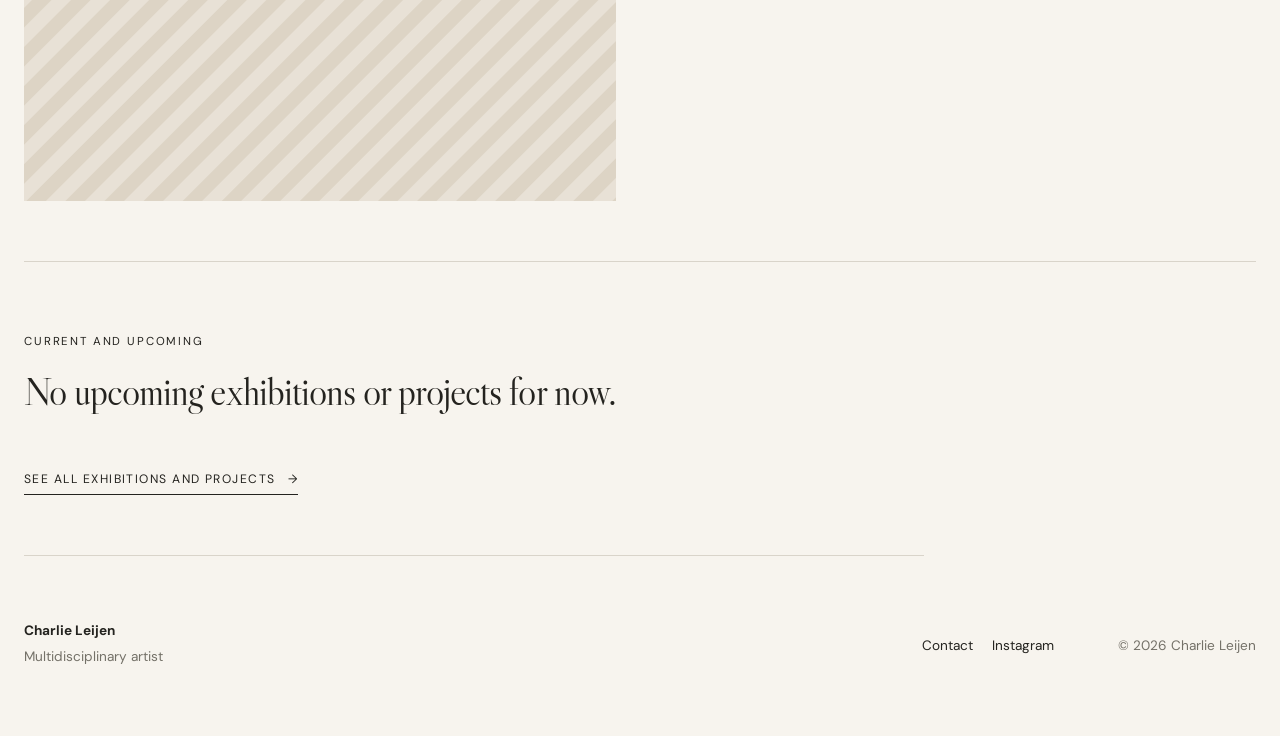
==== commit 843d0dd1: "Update index.html" ====
--- a/index.html
+++ b/index.html
@@ -44,7 +44,7 @@
         <a class="text-link" href="works.html">View works <span>→</span></a>
       </div>
       <div class="hero-art image-frame">
-        <img src="assets/images/hero-featured.svg" alt="Featured artwork by Charlie Leijen">
+        <img src="assets/images/featured.webp" alt="Featured artwork by Charlie Leijen">
       </div>
     </section>
 
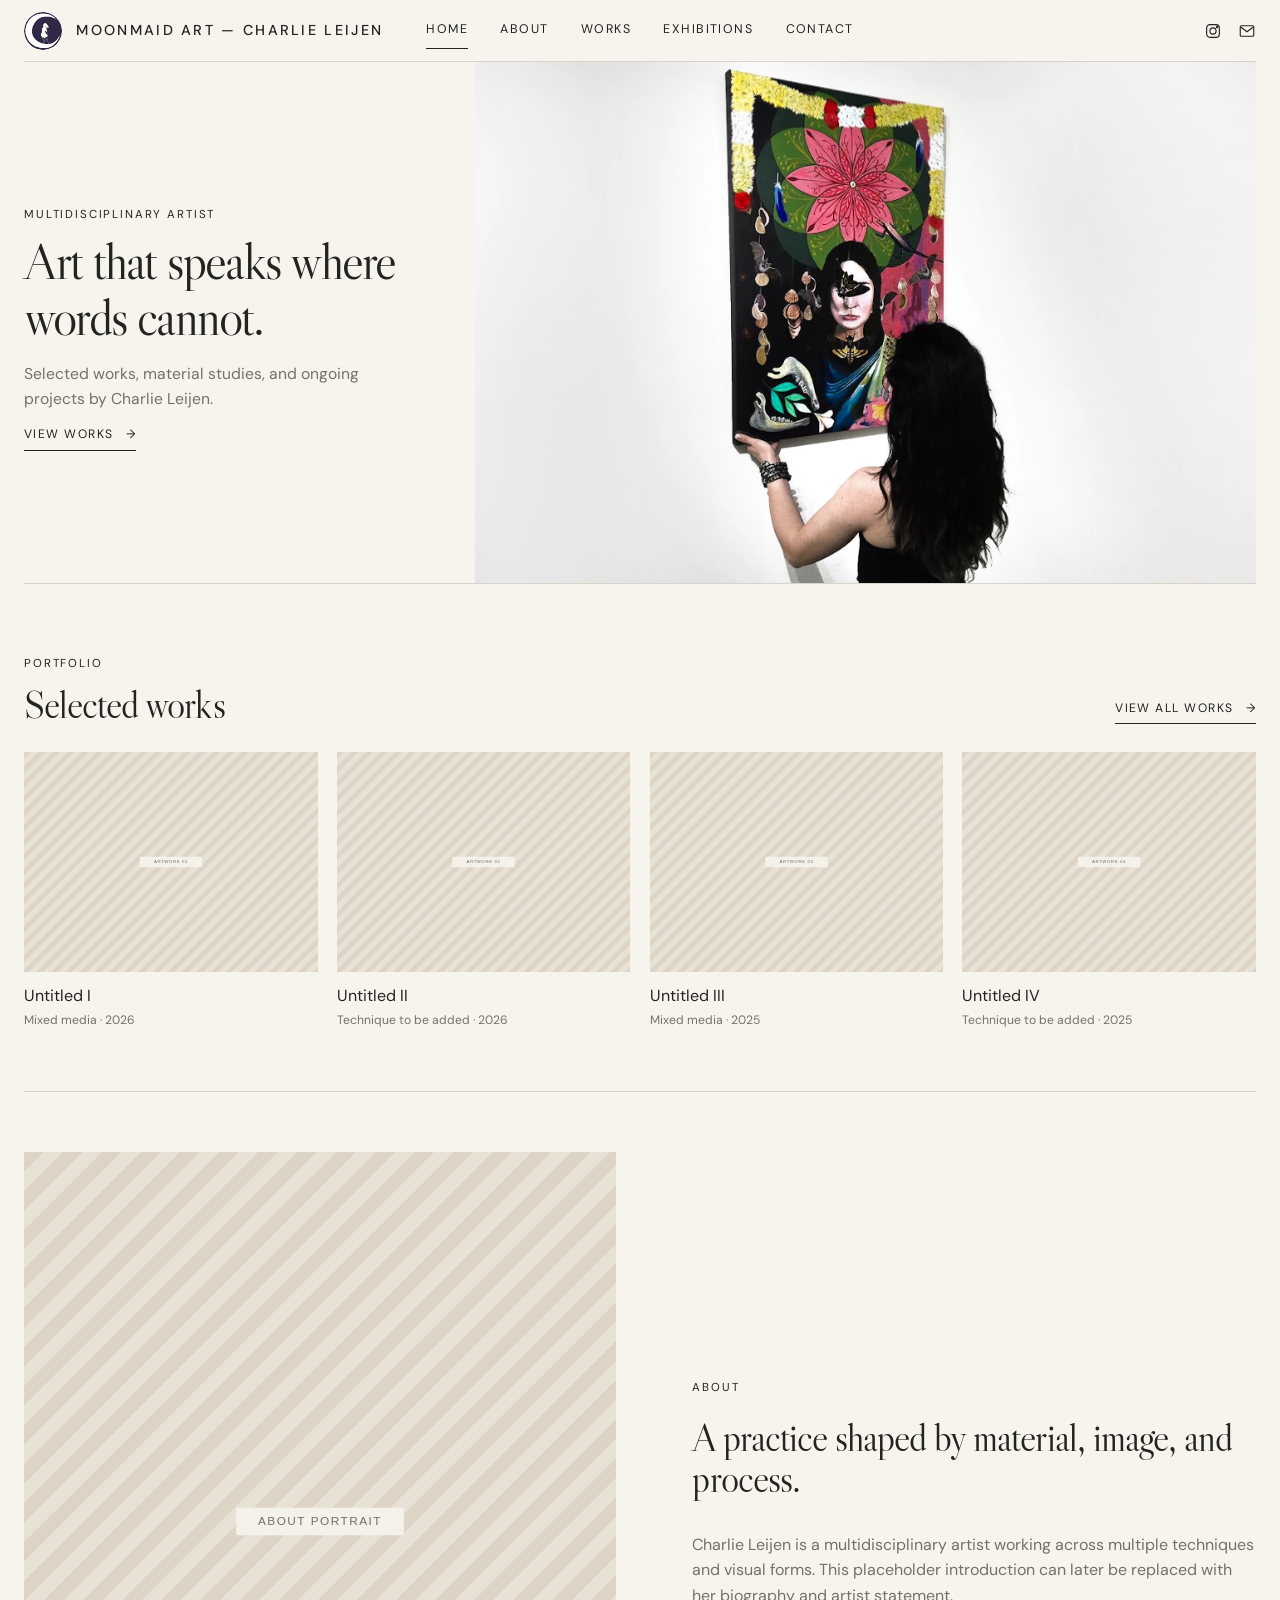
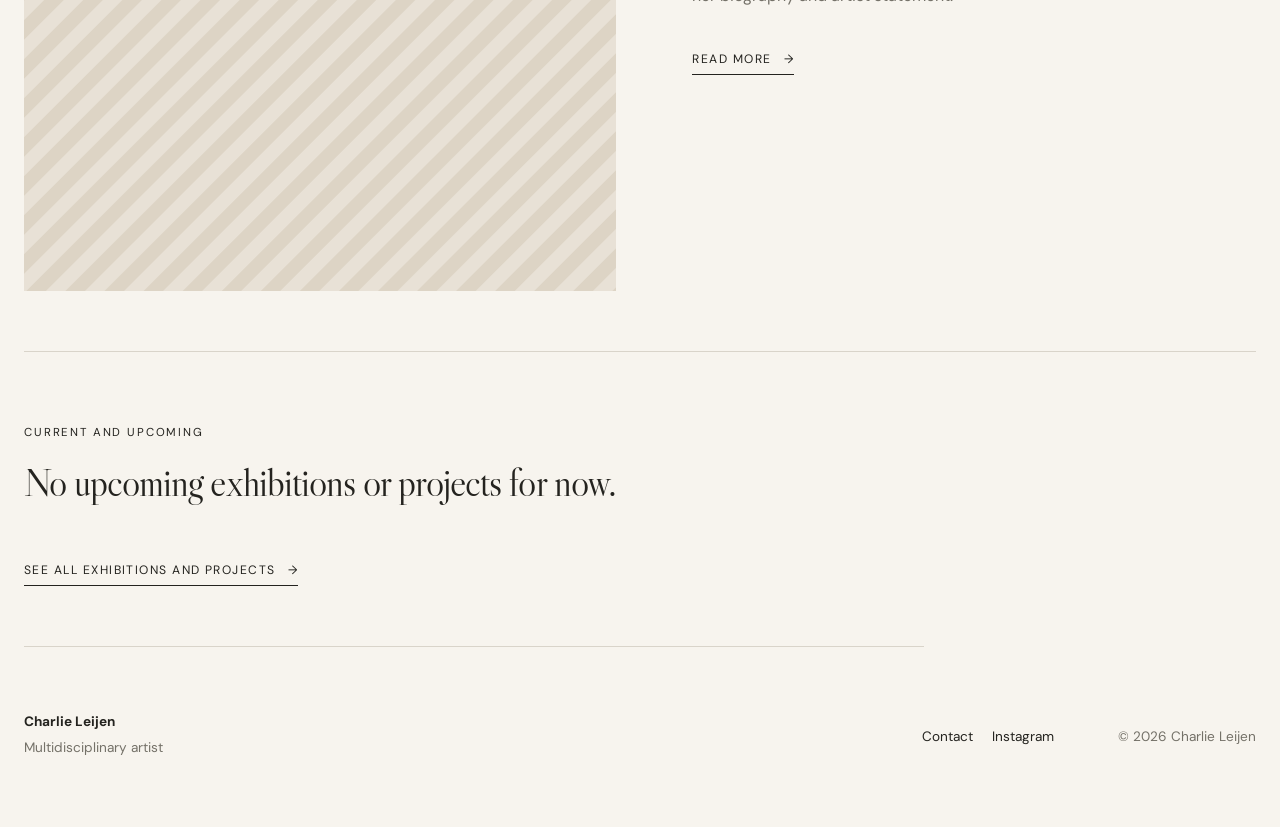
==== commit 3f919a96: "Update index.html" ====
--- a/index.html
+++ b/index.html
@@ -3,13 +3,13 @@
 <head>
   <meta charset="utf-8">
   <meta name="viewport" content="width=device-width, initial-scale=1">
-  <title>Charlie Leijen — Artist</title>
+  <title>Moonmaid Art — Charlie Leijen</title>
   <meta name="description" content="Selected works and projects by multidisciplinary artist Charlie Leijen.">
   <link rel="stylesheet" href="styles.css">
 </head>
 <body>
   <header class="site-header">
-    <a class="brand" href="index.html"><img class="brand-logo" src="assets/logo.svg" alt=""><span>Charlie Leijen</span></a>
+    <a class="brand" href="index.html"><img class="brand-logo" src="assets/logo.svg" alt=""><span>Moonmaid Art — Charlie Leijen</span></a>
     <button class="menu-toggle" aria-label="Open menu" aria-expanded="false">Menu</button>
     <nav class="nav" aria-label="Primary navigation">
       <a class="active" href="index.html">Home</a>
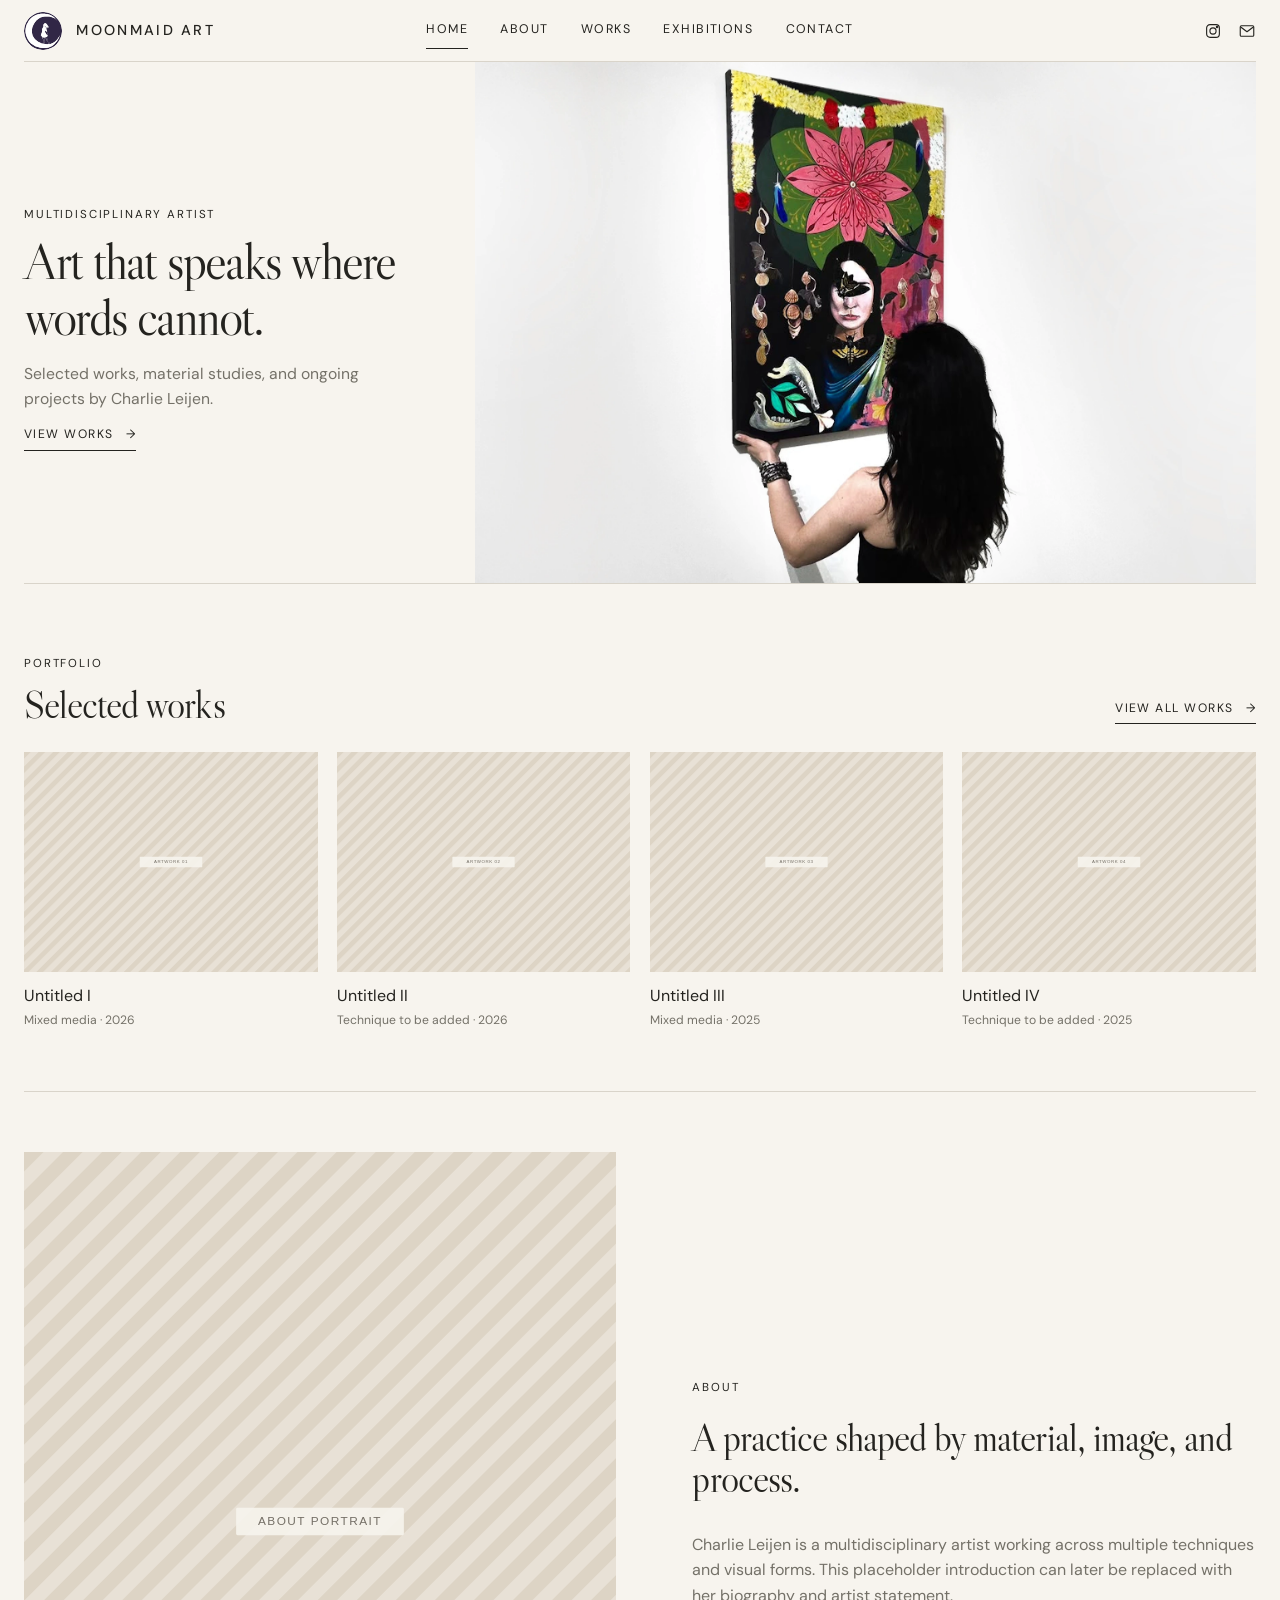
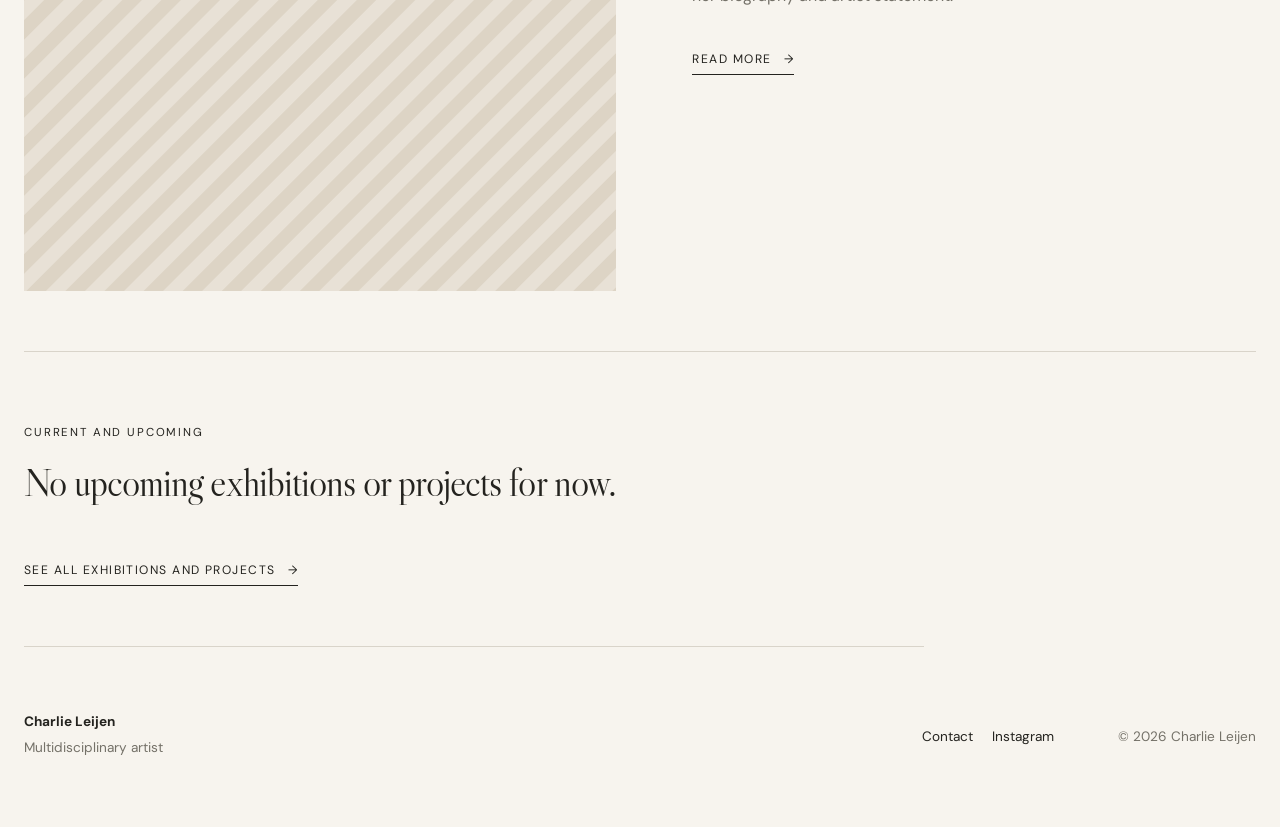
==== commit 73904b5c: "Update index.html" ====
--- a/index.html
+++ b/index.html
@@ -9,7 +9,7 @@
 </head>
 <body>
   <header class="site-header">
-    <a class="brand" href="index.html"><img class="brand-logo" src="assets/logo.svg" alt=""><span>Moonmaid Art — Charlie Leijen</span></a>
+    <a class="brand" href="index.html"><img class="brand-logo" src="assets/logo.svg" alt=""><span>Moonmaid Art</span></a>
     <button class="menu-toggle" aria-label="Open menu" aria-expanded="false">Menu</button>
     <nav class="nav" aria-label="Primary navigation">
       <a class="active" href="index.html">Home</a>
